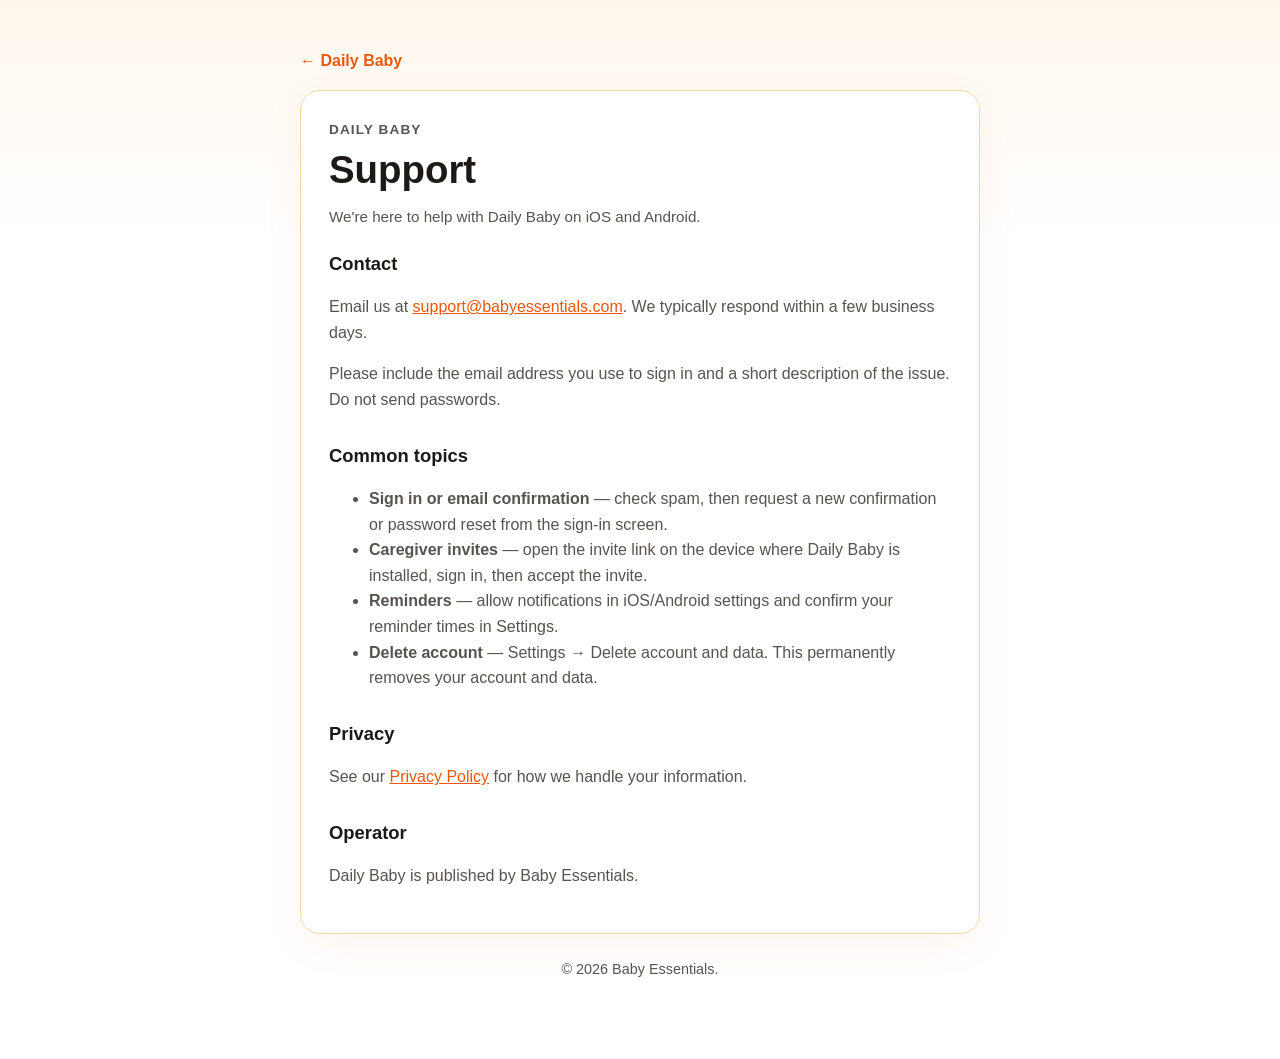
==== docs/support.html @ 3e7f8a3c "Add files via upload" ====
<!DOCTYPE html>
<html lang="en">
  <head>
    <meta charset="utf-8" />
    <meta name="viewport" content="width=device-width, initial-scale=1" />
    <title>Support — Daily Baby</title>
    <link rel="stylesheet" href="styles.css" />
  </head>
  <body>
    <main class="page">
      <a class="back" href="index.html">&larr; Daily Baby</a>

      <article class="article">
        <p class="kicker">Daily Baby</p>
        <h1>Support</h1>
        <p class="meta">We're here to help with Daily Baby on iOS and Android.</p>

        <h2>Contact</h2>
        <p>
          Email us at
          <a href="mailto:support@babyessentials.com">support@babyessentials.com</a>.
          We typically respond within a few business days.
        </p>
        <p>
          Please include the email address you use to sign in and a short description of the issue. Do not
          send passwords.
        </p>

        <h2>Common topics</h2>
        <ul>
          <li><strong>Sign in or email confirmation</strong> — check spam, then request a new confirmation or password reset from the sign-in screen.</li>
          <li><strong>Caregiver invites</strong> — open the invite link on the device where Daily Baby is installed, sign in, then accept the invite.</li>
          <li><strong>Reminders</strong> — allow notifications in iOS/Android settings and confirm your reminder times in Settings.</li>
          <li><strong>Delete account</strong> — Settings &rarr; Delete account and data. This permanently removes your account and data.</li>
        </ul>

        <h2>Privacy</h2>
        <p>
          See our <a href="privacy.html">Privacy Policy</a> for how we handle your information.
        </p>

        <h2>Operator</h2>
        <p>Daily Baby is published by Baby Essentials.</p>
      </article>

      <footer class="footer">
        <p>&copy; <span id="year"></span> Baby Essentials.</p>
      </footer>
    </main>
    <script>
      document.getElementById('year').textContent = new Date().getFullYear();
    </script>
  </body>
</html>
---- docs/styles.css ----
:root {
  color-scheme: light;
  --bg: #fff7ed;
  --surface: #ffffff;
  --text: #1c1917;
  --muted: #57534e;
  --border: #fed7aa;
  --accent: #ea580c;
  --accent-soft: #ffedd5;
}

* {
  box-sizing: border-box;
}

body {
  margin: 0;
  font-family: -apple-system, BlinkMacSystemFont, 'Segoe UI', Roboto, Helvetica, Arial, sans-serif;
  background: linear-gradient(180deg, var(--bg) 0%, #ffffff 240px);
  color: var(--text);
  line-height: 1.6;
}

a {
  color: var(--accent);
}

.page {
  max-width: 720px;
  margin: 0 auto;
  padding: 48px 20px 64px;
}

.hero,
.article {
  background: var(--surface);
  border: 1px solid var(--border);
  border-radius: 20px;
  padding: 28px;
  box-shadow: 0 12px 40px rgba(234, 88, 12, 0.06);
}

.kicker {
  margin: 0 0 8px;
  color: var(--accent);
  font-size: 0.85rem;
  font-weight: 800;
  letter-spacing: 0.08em;
  text-transform: uppercase;
}

h1 {
  margin: 0 0 12px;
  font-size: clamp(1.8rem, 4vw, 2.4rem);
  line-height: 1.15;
}

h2 {
  margin: 28px 0 10px;
  font-size: 1.15rem;
}

h2:first-of-type {
  margin-top: 0;
}

.lede,
.article p,
.article li {
  color: var(--muted);
}

.links {
  display: grid;
  gap: 14px;
  margin-top: 20px;
}

.card {
  display: grid;
  gap: 4px;
  padding: 18px 20px;
  border-radius: 16px;
  border: 1px solid var(--border);
  background: var(--surface);
  text-decoration: none;
  color: inherit;
  transition: border-color 120ms ease, background 120ms ease;
}

.card:hover {
  border-color: var(--accent);
  background: var(--accent-soft);
}

.card strong {
  color: var(--text);
  font-size: 1.05rem;
}

.card span {
  color: var(--muted);
  font-size: 0.95rem;
}

.meta {
  margin: 0 0 20px;
  color: var(--muted);
  font-size: 0.95rem;
}

.back {
  display: inline-block;
  margin-bottom: 16px;
  font-weight: 700;
  text-decoration: none;
}

.footer {
  margin-top: 24px;
  text-align: center;
  color: var(--muted);
  font-size: 0.9rem;
}

@media (prefers-color-scheme: dark) {
  :root {
    color-scheme: dark;
    --bg: #1c1917;
    --surface: #292524;
    --text: #fafaf9;
    --muted: #d6d3d1;
    --border: #44403c;
    --accent: #fb923c;
    --accent-soft: #431407;
  }

  body {
    background: linear-gradient(180deg, var(--bg) 0%, #0c0a09 240px);
  }
}
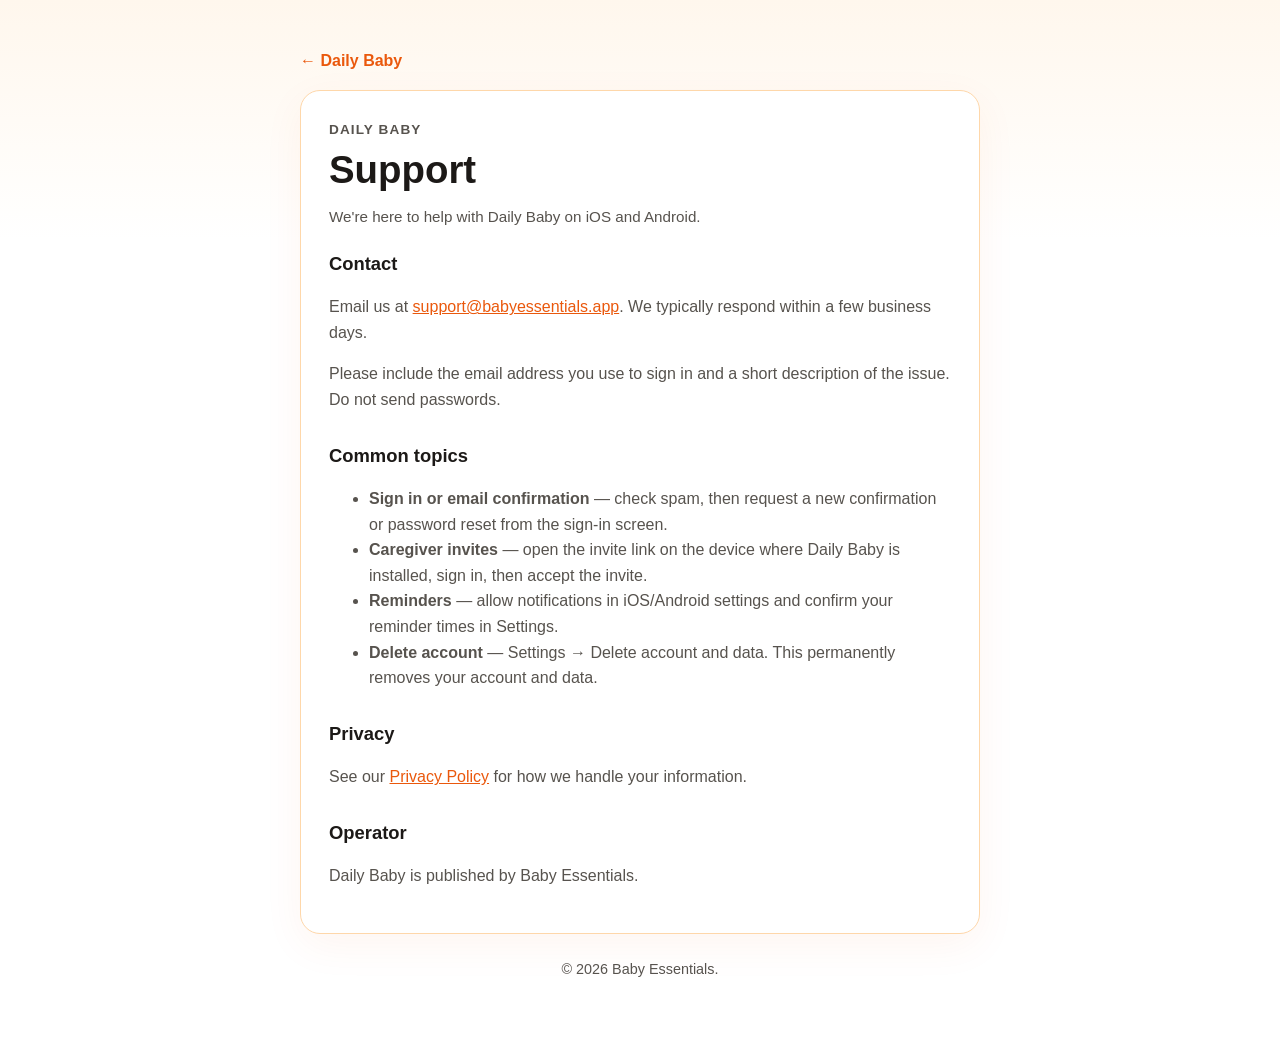
==== commit 317ba22a: "Update support.html" ====
--- a/docs/support.html
+++ b/docs/support.html
@@ -18,7 +18,7 @@
         <h2>Contact</h2>
         <p>
           Email us at
-          <a href="mailto:support@babyessentials.com">support@babyessentials.com</a>.
+          <a href="mailto:support@babyessentials.app">support@babyessentials.app</a>.
           We typically respond within a few business days.
         </p>
         <p>
